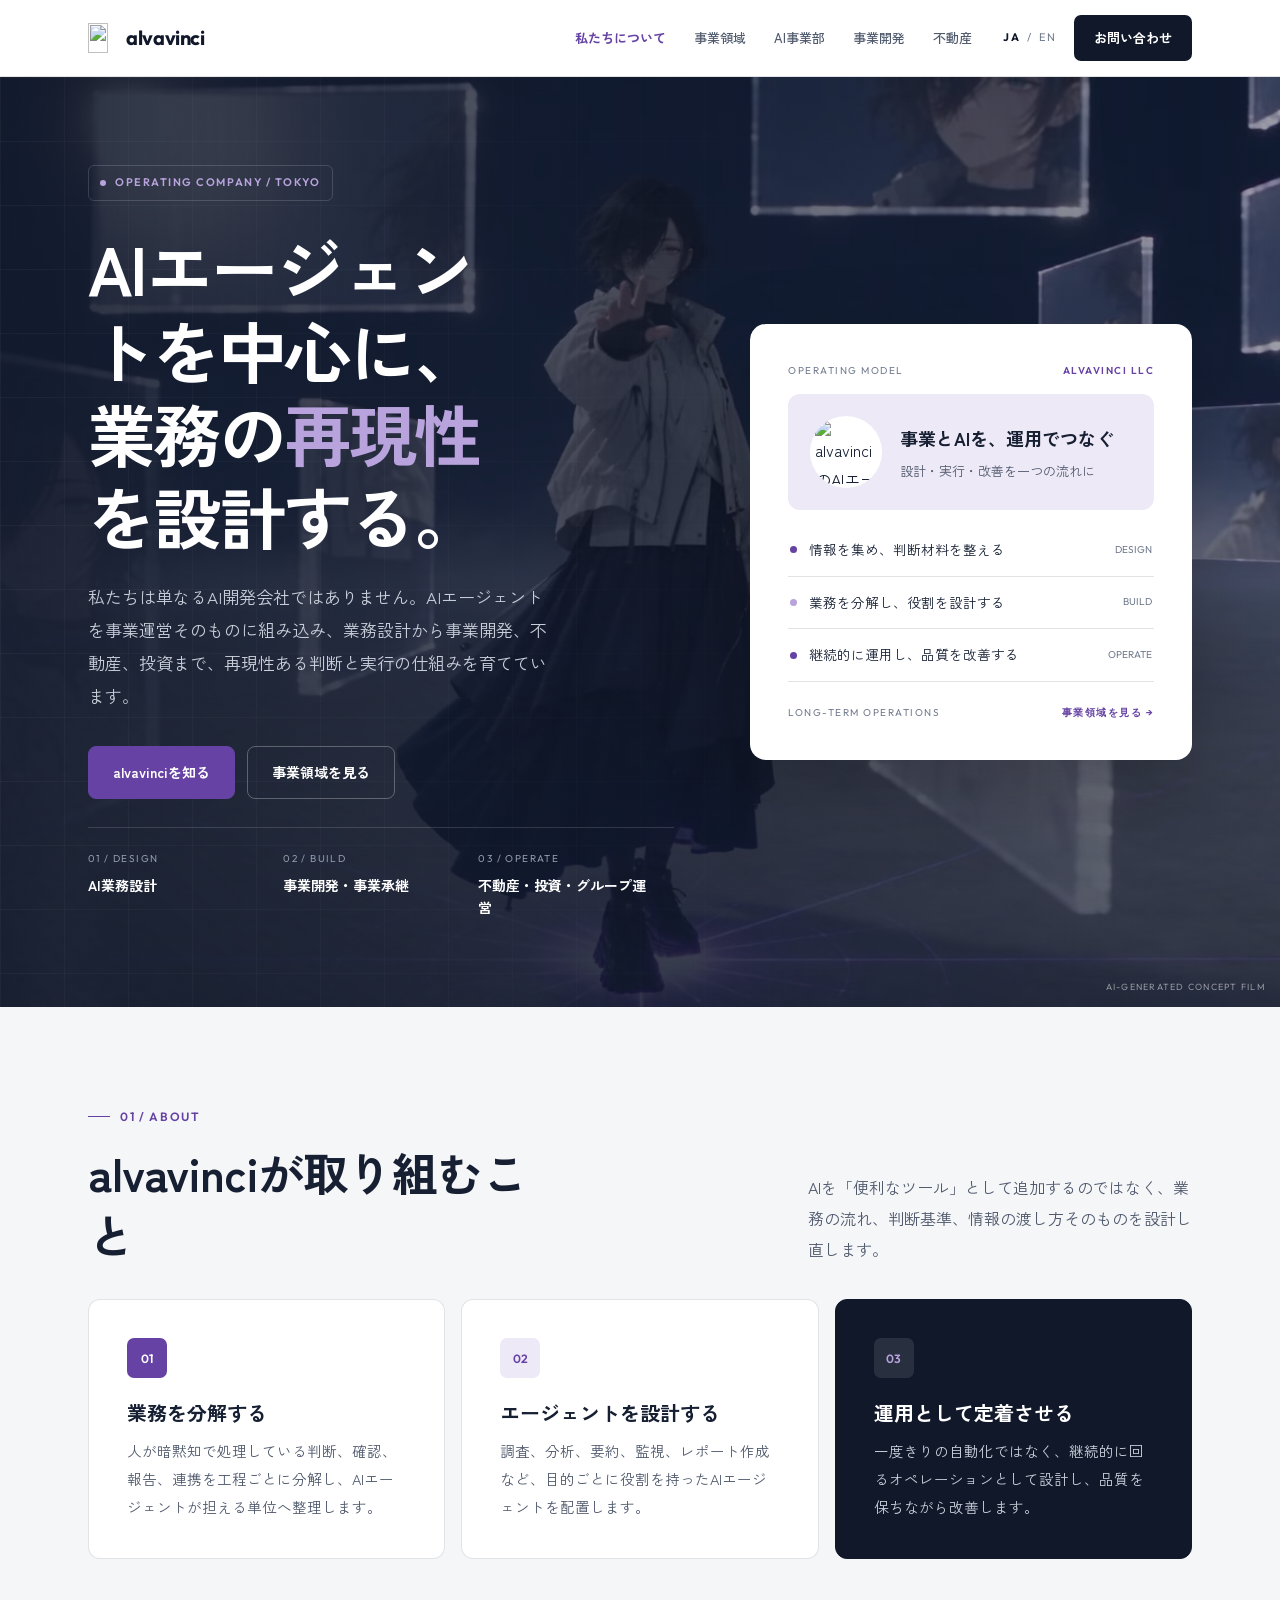
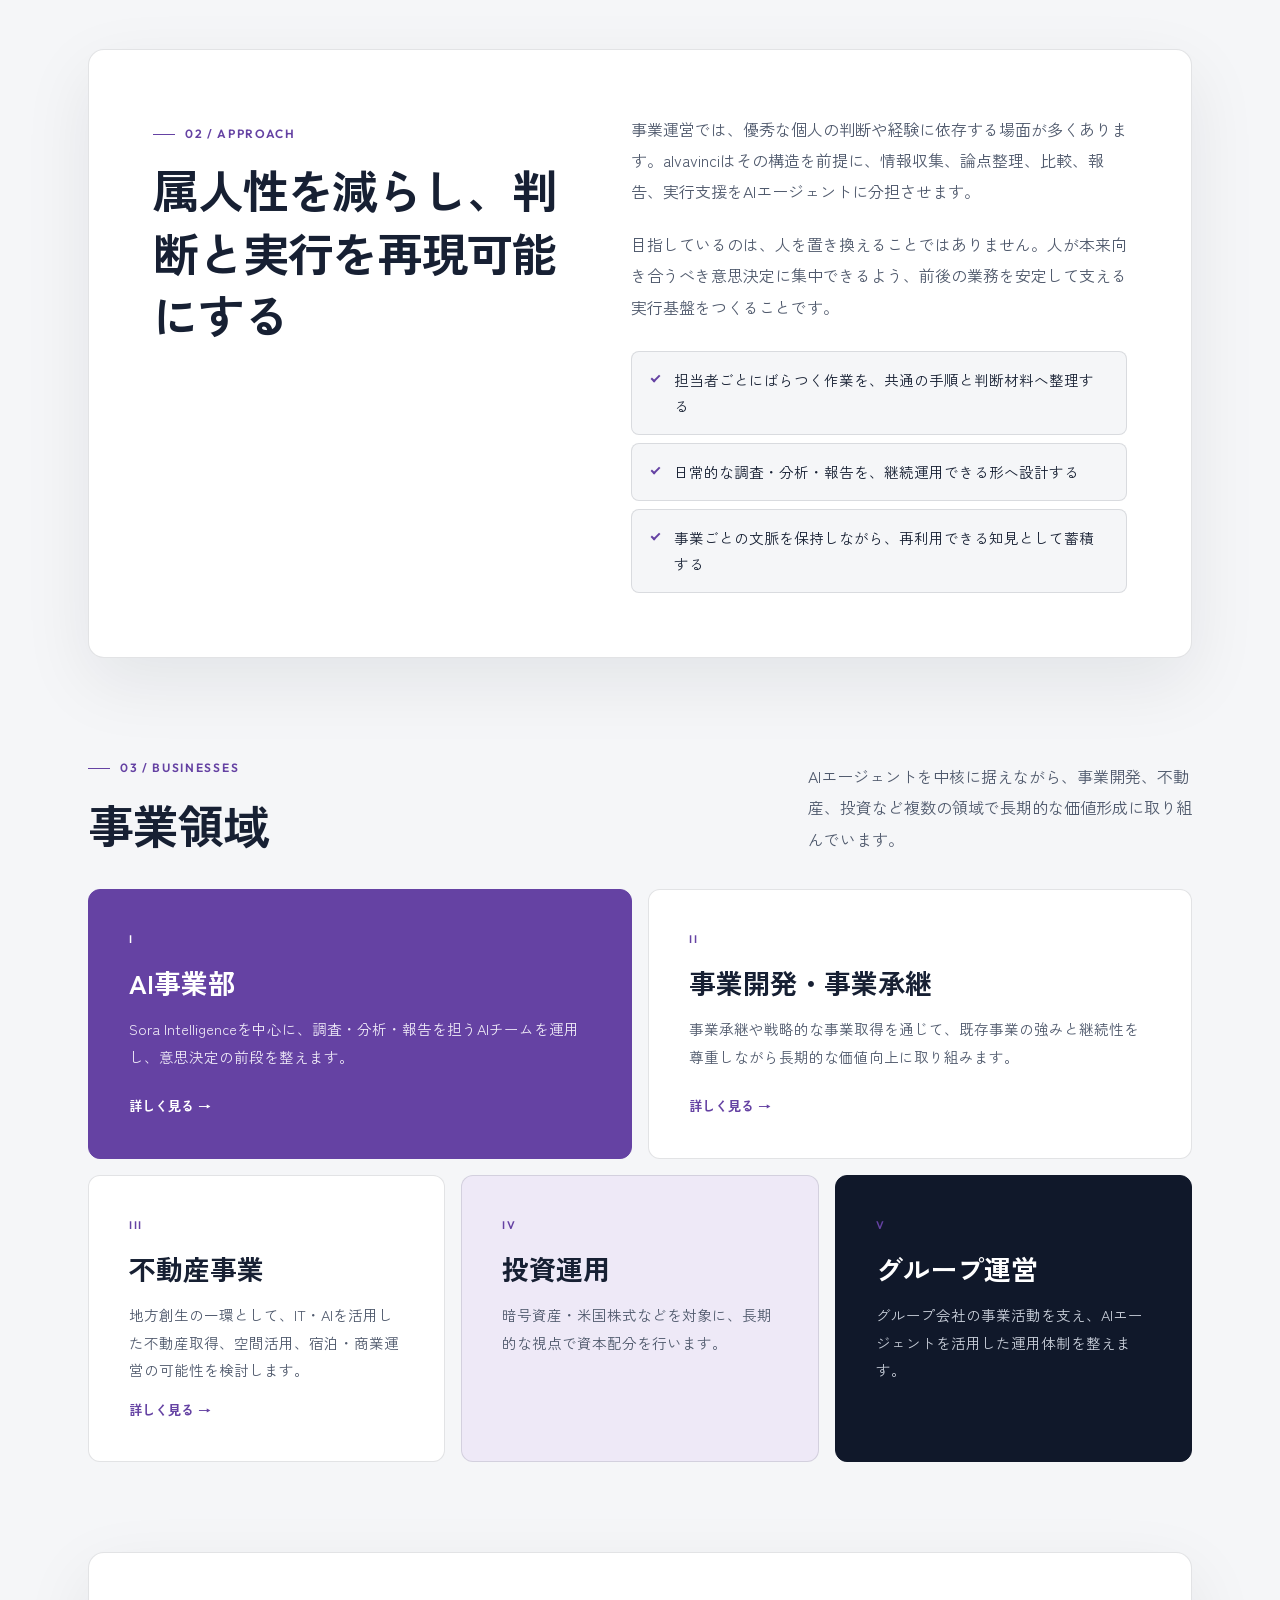
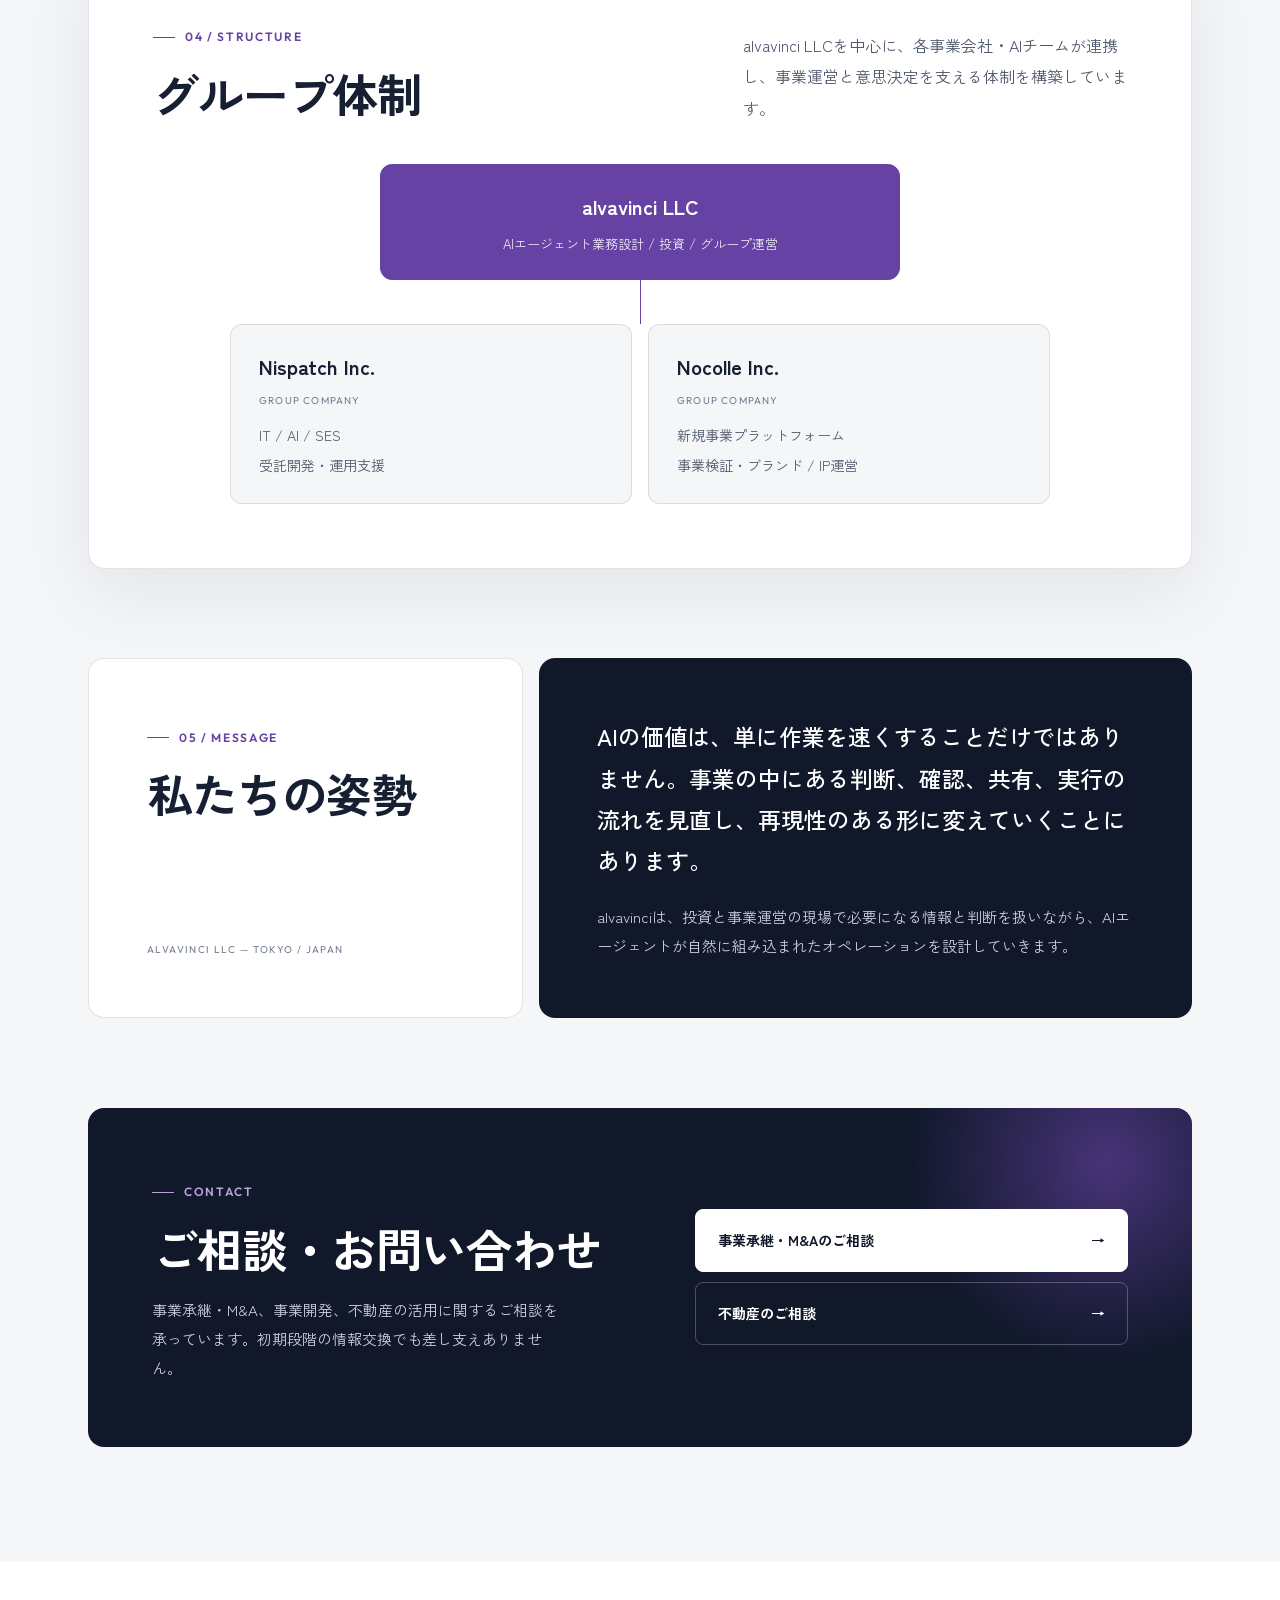
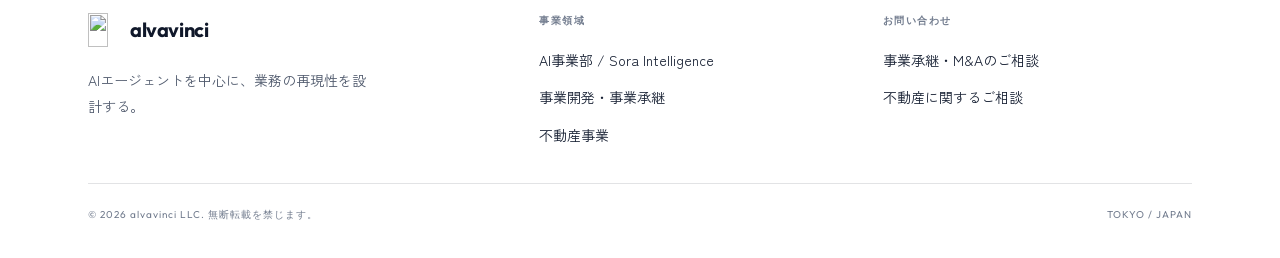
==== index.html @ 33186a11 "feat(home): トップのヒーロー背景にAI生成のコンセプト映像を追加 - 17秒のループ映像（無音・強い点滅なし）をヒーローの背景に表示し、紺の重ねで見出しの読みやすさを保つ - PCは108" ====
<!DOCTYPE html>
<html lang="ja">

<head>
    <meta charset="UTF-8">
    <meta name="viewport" content="width=device-width, initial-scale=1.0">

    <title>alvavinci LLC | AIエージェントによる業務設計・実行基盤</title>
    <meta name="description" content="alvavinci LLCは、業務プロセスを分解し、AIエージェントを中心に再設計する会社です。属人性を減らし、再現性ある判断と実行を可能にするオペレーションを構築します。">
    <meta name="keywords" content="alvavinci, AIエージェント, Agentic Automation, 業務自動化, 業務設計, AI開発, オペレーション設計, Sora Intelligence, 事業開発, 事業承継, 不動産事業, 投資運用">
    <meta name="author" content="alvavinci LLC">
    <meta name="robots" content="index, follow">
    <meta name="theme-color" content="#10182A">
    <meta name="color-scheme" content="light">
    <link rel="canonical" href="https://alvavinci.com/">
    <link rel="alternate" hreflang="ja" href="https://alvavinci.com/">
    <link rel="alternate" hreflang="en" href="https://alvavinci.com/en/">
    <link rel="alternate" hreflang="x-default" href="https://alvavinci.com/">

    <meta property="og:type" content="website">
    <meta property="og:url" content="https://alvavinci.com/">
    <meta property="og:title" content="alvavinci LLC | AIエージェントによる業務設計・実行基盤">
    <meta property="og:description" content="alvavinci LLCは、業務プロセスを分解し、AIエージェントを中心に再設計する会社です。属人性を減らし、再現性ある判断と実行を可能にするオペレーションを構築します。">
    <meta property="og:image" content="https://alvavinci.com/og-image.png">
    <meta property="og:image:type" content="image/png">
    <meta property="og:image:width" content="1200">
    <meta property="og:image:height" content="630">
    <meta property="og:image:alt" content="alvavinci LLC — AIエージェントを中心に、業務の再現性を設計する。">
    <meta property="og:site_name" content="alvavinci LLC">
    <meta property="og:locale" content="ja_JP">
    <meta property="og:locale:alternate" content="en_US">
    <meta name="twitter:card" content="summary_large_image">
    <meta name="twitter:title" content="alvavinci LLC | AIエージェントによる業務設計・実行基盤">
    <meta name="twitter:description" content="alvavinci LLCは、業務プロセスを分解し、AIエージェントを中心に再設計する会社です。属人性を減らし、再現性ある判断と実行を可能にするオペレーションを構築します。">
    <meta name="twitter:image" content="https://alvavinci.com/og-image.png">
    <meta name="twitter:image:alt" content="alvavinci LLC — AIエージェントを中心に、業務の再現性を設計する。">

    <link rel="icon" type="image/svg+xml" href="favicon.svg">
    <link rel="apple-touch-icon" href="apple-touch-icon.png">

    <link rel="preconnect" href="https://fonts.googleapis.com">
    <link rel="preconnect" href="https://fonts.gstatic.com" crossorigin>
    <link rel="stylesheet"
        href="https://fonts.googleapis.com/css2?family=Zen+Kaku+Gothic+New:wght@400;500;700&amp;family=Outfit:wght@400;500;600;700&amp;display=swap">
    <link rel="stylesheet" href="assets/css/style.css">

    <script async src="https://www.googletagmanager.com/gtag/js?id=G-N91RPM3GYC"></script>
    <script>
        window.dataLayer = window.dataLayer || [];
        function gtag() { dataLayer.push(arguments); }
        gtag('js', new Date());
        gtag('config', 'G-N91RPM3GYC');
    </script>
    <script type="application/ld+json">
{
        "@context": "https://schema.org",
        "@type": "Organization",
        "name": "alvavinci LLC",
        "url": "https://alvavinci.com/",
        "logo": "https://alvavinci.com/assets/images/brand-mark.png",
        "description": "alvavinci LLCは、AIエージェントを中心とした業務設計と実行基盤を構築する会社です。",
        "inLanguage": "ja",
        "knowsAbout": [
                "AIエージェント",
                "業務自動化",
                "オペレーション設計",
                "事業開発",
                "事業承継",
                "不動産事業",
                "投資運用"
        ],
        "department": [
                {
                        "@type": "Organization",
                        "name": "Sora Intelligence",
                        "url": "https://alvavinci.com/sora-intelligence.html"
                }
        ]
}
    </script>
</head>

<body>

    <header class="site-header" id="header">
        <div class="container header-inner">
            <a href="index.html" class="brand"><img src="assets/images/brand-mark.png" alt="" aria-hidden="true" width="396" height="420">alvavinci</a>
            <nav class="nav" aria-label="主要ナビゲーション">
                <ul class="nav-list">
                        <li><a href="index.html#about" class="nav-link" aria-current="page">私たちについて</a></li>
                        <li><a href="index.html#business" class="nav-link">事業領域</a></li>
                        <li><a href="sora-intelligence.html" class="nav-link">AI事業部</a></li>
                        <li><a href="corporate-development.html" class="nav-link">事業開発</a></li>
                        <li><a href="real-estate.html" class="nav-link">不動産</a></li>
                </ul>
            </nav>
            <div class="lang"><span class="is-active">JA</span><span aria-hidden="true">/</span><a href="en/" lang="en" hreflang="en">EN</a></div>
            <a href="#contact" class="header-cta">お問い合わせ</a>
            <button class="hamburger" id="hamburger" aria-label="メニューを開く" aria-expanded="false" aria-controls="drawer" data-label-open="メニューを開く" data-label-close="メニューを閉じる"><i aria-hidden="true"></i><i aria-hidden="true"></i><i aria-hidden="true"></i></button>
        </div>
        <div class="drawer" id="drawer">
            <a href="index.html#about">私たちについて<span>01</span></a>
            <a href="index.html#business">事業領域<span>02</span></a>
            <a href="sora-intelligence.html">AI事業部<span>03</span></a>
            <a href="corporate-development.html">事業開発<span>04</span></a>
            <a href="real-estate.html">不動産<span>05</span></a>
        </div>
    </header>

    <main>
        <section class="hero">
            <video class="hero-video" autoplay muted loop playsinline preload="metadata" poster="assets/videos/hero-highlight-poster.webp" aria-hidden="true" tabindex="-1"><source src="assets/videos/hero-highlight-720.mp4" type="video/mp4" media="(max-width: 699px)"><source src="assets/videos/hero-highlight-1080.webm" type="video/webm"><source src="assets/videos/hero-highlight-1080.mp4" type="video/mp4"></video>
            <div class="hero-shade" aria-hidden="true"></div>
            <span class="hero-credit" aria-hidden="true">AI-GENERATED CONCEPT FILM</span>
            <div class="container">
                <div class="hero-grid">
                    <div class="hero-main">
                        <div class="hero-card reveal">
                            <span class="badge"><i aria-hidden="true"></i>OPERATING COMPANY / TOKYO</span>
                            <h1 class="hero-title">AIエージェントを中心に、業務の<mark>再現性</mark>を設計する。</h1>
                            <p class="hero-lead">私たちは単なるAI開発会社ではありません。AIエージェントを事業運営そのものに組み込み、業務設計から事業開発、不動産、投資まで、再現性ある判断と実行の仕組みを育てています。</p>
                            <div class="btn-row"><a href="#about" class="btn btn--primary">alvavinciを知る</a><a href="#business" class="btn">事業領域を見る</a></div>
                        </div>
                        <div class="readout reveal d1">
                            <div><p class="readout-key">01 / Design</p><p class="readout-val">AI業務設計</p></div>
                            <div><p class="readout-key">02 / Build</p><p class="readout-val">事業開発・事業承継</p></div>
                            <div><p class="readout-key">03 / Operate</p><p class="readout-val">不動産・投資・グループ運営</p></div>
                        </div>
                    </div>
                    <aside class="lane reveal d2">
                        <div class="lane-head"><span>OPERATING MODEL</span><b>ALVAVINCI LLC</b></div>
                        <div class="lane-agent">
                            <picture>
                                <source srcset="assets/images/alvin-mascot.webp" type="image/webp">
                                <img src="assets/images/alvin-mascot.png" alt="alvavinciのAIエージェントキャラクター Alvin" width="1024" height="1024" decoding="async">
                            </picture>
                            <div><h3>事業とAIを、運用でつなぐ</h3><p>設計・実行・改善を一つの流れに</p></div>
                        </div>
                        <ul class="lane-rows">
                            <li><i aria-hidden="true"></i><p>情報を集め、判断材料を整える</p><span class="lane-stage">DESIGN</span></li>
                            <li class="is-alt"><i aria-hidden="true"></i><p>業務を分解し、役割を設計する</p><span class="lane-stage">BUILD</span></li>
                            <li><i aria-hidden="true"></i><p>継続的に運用し、品質を改善する</p><span class="lane-stage">OPERATE</span></li>
                        </ul>
                        <div class="lane-foot"><span>LONG-TERM OPERATIONS</span><a href="#business">事業領域を見る &rarr;</a></div>
                    </aside>
                </div>
            </div>
        </section>

        <section id="about" class="sec">
            <div class="container">
                <div class="sec-head reveal">
                    <div><span class="eyebrow">01 / About</span><h2 class="sec-title">alvavinciが取り組むこと</h2></div>
                    <p class="sec-lead">AIを「便利なツール」として追加するのではなく、業務の流れ、判断基準、情報の渡し方そのものを設計し直します。</p>
                </div>
                <div class="tiles tiles--3">
                    <article class="tile reveal d0"><span class="tile-no tile-no--accent">01</span><h3>業務を分解する</h3><p>人が暗黙知で処理している判断、確認、報告、連携を工程ごとに分解し、AIエージェントが担える単位へ整理します。</p></article>
                    <article class="tile reveal d1"><span class="tile-no">02</span><h3>エージェントを設計する</h3><p>調査、分析、要約、監視、レポート作成など、目的ごとに役割を持ったAIエージェントを配置します。</p></article>
                    <article class="tile tile--dark reveal d2"><span class="tile-no">03</span><h3>運用として定着させる</h3><p>一度きりの自動化ではなく、継続的に回るオペレーションとして設計し、品質を保ちながら改善します。</p></article>
                </div>
            </div>
        </section>

        <section id="approach" class="sec">
            <div class="container">
                <div class="panel-lg reveal">
                    <div class="split">
                        <div><span class="eyebrow">02 / Approach</span><h2 class="sec-title">属人性を減らし、判断と実行を再現可能にする</h2></div>
                        <div>
                            <div class="prose"><p>事業運営では、優秀な個人の判断や経験に依存する場面が多くあります。alvavinciはその構造を前提に、情報収集、論点整理、比較、報告、実行支援をAIエージェントに分担させます。</p><p>目指しているのは、人を置き換えることではありません。人が本来向き合うべき意思決定に集中できるよう、前後の業務を安定して支える実行基盤をつくることです。</p></div>
                            <div class="section-spacer" aria-hidden="true"></div>
                <ul class="checks reveal d1">
                    <li>担当者ごとにばらつく作業を、共通の手順と判断材料へ整理する</li>
                    <li>日常的な調査・分析・報告を、継続運用できる形へ設計する</li>
                    <li>事業ごとの文脈を保持しながら、再利用できる知見として蓄積する</li>
                </ul>
                        </div>
                    </div>
                </div>
            </div>
        </section>

        <section id="business" class="sec">
            <div class="container">
                <div class="sec-head reveal">
                    <div><span class="eyebrow">03 / Businesses</span><h2 class="sec-title">事業領域</h2></div>
                    <p class="sec-lead">AIエージェントを中核に据えながら、事業開発、不動産、投資など複数の領域で長期的な価値形成に取り組んでいます。</p>
                </div>
                <div class="bento">
                    <a href="sora-intelligence.html" class="is-wide is-primary reveal d1"><span class="mark">I</span><h3>AI事業部</h3><p>Sora Intelligenceを中心に、調査・分析・報告を担うAIチームを運用し、意思決定の前段を整えます。</p><span class="more">詳しく見る &rarr;</span></a>
                    <a href="corporate-development.html" class="is-wide reveal d2"><span class="mark">II</span><h3>事業開発・事業承継</h3><p>事業承継や戦略的な事業取得を通じて、既存事業の強みと継続性を尊重しながら長期的な価値向上に取り組みます。</p><span class="more">詳しく見る &rarr;</span></a>
                    <a href="real-estate.html" class="is-half reveal d1"><span class="mark">III</span><h3>不動産事業</h3><p>地方創生の一環として、IT・AIを活用した不動産取得、空間活用、宿泊・商業運営の可能性を検討します。</p><span class="more">詳しく見る &rarr;</span></a>
                    <article class="is-half is-accent reveal d2"><span class="mark">IV</span><h3>投資運用</h3><p>暗号資産・米国株式などを対象に、長期的な視点で資本配分を行います。</p></article>
                    <article class="is-half is-dark reveal d3"><span class="mark">V</span><h3>グループ運営</h3><p>グループ会社の事業活動を支え、AIエージェントを活用した運用体制を整えます。</p></article>
                </div>
            </div>
        </section>

        <section id="structure" class="sec">
            <div class="container">
                <div class="panel-lg reveal">
                <div class="sec-head reveal">
                    <div><span class="eyebrow">04 / Structure</span><h2 class="sec-title">グループ体制</h2></div>
                    <p class="sec-lead">alvavinci LLCを中心に、各事業会社・AIチームが連携し、事業運営と意思決定を支える体制を構築しています。</p>
                </div>
                    <div class="flow">
                        <div class="flow-node flow-node--primary"><h3>alvavinci LLC</h3><p>AIエージェント業務設計 / 投資 / グループ運営</p></div>
                        <span class="flow-wire" aria-hidden="true"></span>
                        <div class="flow-branches flow-branches--2">
                            <div class="flow-node"><h3>Nispatch Inc.</h3><p>GROUP COMPANY</p><ul><li>IT / AI / SES</li><li>受託開発・運用支援</li></ul></div>
                            <div class="flow-node"><h3>Nocolle Inc.</h3><p>GROUP COMPANY</p><ul><li>新規事業プラットフォーム</li><li>事業検証・ブランド / IP運営</li></ul></div>
                        </div>
                    </div>
                </div>
            </div>
        </section>

        <section id="message" class="sec">
            <div class="container">
                <div class="quote-grid">
                    <div class="quote-side reveal"><div><span class="eyebrow">05 / Message</span><h2 class="sec-title">私たちの姿勢</h2></div><p class="stamp">ALVAVINCI LLC — TOKYO / JAPAN</p></div>
                    <blockquote class="quote reveal d1">
                        <p>AIの価値は、単に作業を速くすることだけではありません。事業の中にある判断、確認、共有、実行の流れを見直し、再現性のある形に変えていくことにあります。</p>
                        <p>alvavinciは、投資と事業運営の現場で必要になる情報と判断を扱いながら、AIエージェントが自然に組み込まれたオペレーションを設計していきます。</p>
                    </blockquote>
                </div>
            </div>
        </section>

        <section class="sec sec--last" id="contact">
            <div class="container">
                <div class="cta reveal">
                    <div><span class="eyebrow">Contact</span><h2 class="sec-title">ご相談・お問い合わせ</h2><p>事業承継・M&amp;A、事業開発、不動産の活用に関するご相談を承っています。初期段階の情報交換でも差し支えありません。</p></div>
                    <div class="cta-links">
                        <a href="https://forms.gle/z87DVg5M5MEULPZW8" class="cta-link cta-link--accent" target="_blank" rel="noopener noreferrer">事業承継・M&amp;Aのご相談<span aria-hidden="true">&rarr;</span></a>
                        <a href="https://forms.gle/VsCsg5ijZCvYFRT37" class="cta-link" target="_blank" rel="noopener noreferrer">不動産のご相談<span aria-hidden="true">&rarr;</span></a>
                    </div>
                </div>
            </div>
        </section>
    </main>

    <footer class="site-footer">
        <div class="container">
            <div class="footer-grid">
                <div class="footer-brand">
                    <a href="index.html" class="brand"><img src="assets/images/brand-mark.png" alt="" aria-hidden="true" width="396" height="420">alvavinci</a>
                    <p class="footer-tagline">AIエージェントを中心に、業務の再現性を設計する。</p>
                </div>
                <div class="footer-col">
                    <h4>事業領域</h4>
                    <ul>
                        <li><a href="sora-intelligence.html">AI事業部 / Sora Intelligence</a></li>
                        <li><a href="corporate-development.html">事業開発・事業承継</a></li>
                        <li><a href="real-estate.html">不動産事業</a></li>
                    </ul>
                </div>
                <div class="footer-col">
                    <h4>お問い合わせ</h4>
                    <ul>
                        <li><a href="https://forms.gle/z87DVg5M5MEULPZW8" target="_blank" rel="noopener noreferrer">事業承継・M&Aのご相談</a></li>
                        <li><a href="https://forms.gle/VsCsg5ijZCvYFRT37" target="_blank" rel="noopener noreferrer">不動産に関するご相談</a></li>
                    </ul>
                </div>
            </div>
            <div class="footer-base"><span>&copy; 2026 alvavinci LLC. 無断転載を禁じます。</span><span>TOKYO / JAPAN</span></div>
        </div>
    </footer>

    <script src="assets/js/script.js"></script>
</body>

</html>
---- assets/css/style.css ----
@charset "UTF-8";

/* alvavinci LLC — Corporate Identity 2026 */
:root {
    --bg: #f5f6f8; --panel: #fff; --panel-soft: #eef0f4;
    --navy: #10182a; --navy-2: #19243a; --ink: #172033;
    --ink-2: #505a6d; --ink-3: #737d8f; --primary: #6542a3;
    --primary-dark: #493078; --primary-soft: #eee9f7; --accent: #b8a3dc;
    --on-dark: #fff; --on-dark-2: #c8ced9;
    --line: rgba(16,24,42,.12); --line-dark: rgba(255,255,255,.14);
    --shadow: 0 24px 70px rgba(16,24,42,.08);
    --font-body: "Zen Kaku Gothic New", "Noto Sans JP", -apple-system, BlinkMacSystemFont, "Segoe UI", sans-serif;
    --font-latin: "Outfit", -apple-system, BlinkMacSystemFont, "Segoe UI", sans-serif;
    --wrap: 1200px; --gutter: clamp(20px,4vw,48px);
    --radius-lg: 16px; --radius: 12px; --radius-sm: 8px;
    --ease: cubic-bezier(.22,.61,.36,1);
}

*,*::before,*::after { box-sizing: border-box; }
html { scroll-behavior: smooth; scroll-padding-top: 88px; -webkit-text-size-adjust: 100%; }
body { margin: 0; overflow-x: hidden; background: var(--bg); color: var(--ink); font-family: var(--font-body); font-size: 16px; line-height: 1.8; font-feature-settings: "palt" 1; -webkit-font-smoothing: antialiased; }
html[lang="en"] body { font-family: var(--font-latin); line-height: 1.7; }
img { display: block; max-width: 100%; height: auto; }
a { color: inherit; }
a:hover { color: var(--primary); }
ul { margin: 0; padding: 0; list-style: none; }
h1,h2,h3,h4,p,figure,blockquote { margin: 0; }
button { border: 0; background: none; color: inherit; font: inherit; cursor: pointer; }
::selection { background: var(--primary-soft); color: var(--navy); }
:focus-visible { outline: 3px solid var(--accent); outline-offset: 3px; }
.visually-hidden { position: absolute; width: 1px; height: 1px; padding: 0; margin: -1px; overflow: hidden; clip: rect(0 0 0 0); white-space: nowrap; border: 0; }

.container { width: min(100%,var(--wrap)); margin-inline: auto; padding-inline: var(--gutter); }
.sec { padding-block: clamp(52px,7vw,96px); }
.sec + .sec { padding-top: 0; }
.sec--last { padding-bottom: clamp(72px,9vw,120px); }
.panel-lg { padding: clamp(30px,5vw,64px); border: 1px solid var(--line); border-radius: var(--radius-lg); background: var(--panel); box-shadow: var(--shadow); }
.split { display: grid; gap: clamp(30px,6vw,72px); align-items: start; }

.eyebrow { display: inline-flex; align-items: center; gap: 10px; color: var(--primary); font-family: var(--font-latin); font-size: 12px; font-weight: 600; line-height: 1; letter-spacing: .14em; text-transform: uppercase; }
.eyebrow::before { width: 22px; height: 1px; background: currentColor; content: ""; }
.sec-title { max-width: 20ch; margin-top: 16px; font-size: clamp(28px,3.7vw,46px); font-weight: 700; line-height: 1.35; letter-spacing: -.025em; }
html[lang="en"] .sec-title { font-weight: 600; line-height: 1.16; }
.sec-lead,.prose p { color: var(--ink-2); font-size: clamp(15px,1.5vw,16px); line-height: 1.95; }
.sec-lead { max-width: 48ch; }
.sec-head { display: flex; flex-wrap: wrap; align-items: end; justify-content: space-between; gap: 28px; margin-bottom: 34px; }
.panel-lg .sec-head { margin-bottom: 40px; }
.prose p + p { margin-top: 22px; }

/* Header */
.site-header { position: sticky; top: 0; z-index: 100; border-bottom: 1px solid var(--line); background: rgba(255,255,255,.92); backdrop-filter: blur(16px) saturate(140%); -webkit-backdrop-filter: blur(16px) saturate(140%); }
.header-inner { display: flex; align-items: center; gap: 18px; min-height: 76px; }
.brand { display: inline-flex; align-items: center; gap: 10px; margin-right: auto; color: var(--navy); font-family: var(--font-latin); font-size: 20px; font-weight: 700; letter-spacing: -.02em; text-decoration: none; }
.brand:hover { color: var(--navy); }
.brand img { width: auto; height: 30px; }
.nav,.header-cta { display: none; }
.nav-list { display: flex; align-items: center; gap: 2px; }
.nav-link { display: block; padding: 9px 13px; color: var(--ink-2); font-size: 13px; font-weight: 500; text-decoration: none; transition: color .2s var(--ease); }
.nav-link:hover,.nav-link[aria-current="page"] { color: var(--primary); }
.nav-link[aria-current="page"] { font-weight: 700; }
.lang { display: flex; align-items: center; gap: 7px; color: var(--ink-3); font-family: var(--font-latin); font-size: 11px; letter-spacing: .12em; }
.lang a { text-decoration: none; }
.lang .is-active { color: var(--navy); font-weight: 700; }
.header-cta { align-items: center; justify-content: center; padding: 11px 20px; border-radius: 7px; background: var(--navy); color: var(--on-dark); font-size: 13px; font-weight: 700; text-decoration: none; transition: background .2s var(--ease),transform .2s var(--ease); }
.header-cta:hover { transform: translateY(-1px); background: var(--primary); color: var(--on-dark); }
.hamburger { display: inline-flex; width: 44px; height: 44px; flex-direction: column; justify-content: center; gap: 5px; padding: 0 11px; border: 1px solid var(--line); border-radius: 8px; }
.hamburger i { display: block; height: 2px; border-radius: 2px; background: var(--navy); transition: transform .3s var(--ease),opacity .2s var(--ease); }
.hamburger[aria-expanded="true"] i:nth-child(1) { transform: translateY(7px) rotate(45deg); }
.hamburger[aria-expanded="true"] i:nth-child(2) { opacity: 0; }
.hamburger[aria-expanded="true"] i:nth-child(3) { transform: translateY(-7px) rotate(-45deg); }
.drawer { position: fixed; inset: 84px var(--gutter) auto; z-index: 99; display: grid; gap: 2px; padding: 10px; border: 1px solid var(--line); border-radius: var(--radius); background: var(--panel); box-shadow: var(--shadow); opacity: 0; visibility: hidden; transform: translateY(-8px); transition: opacity .25s var(--ease),transform .25s var(--ease),visibility .25s; }
.drawer.is-open { opacity: 1; visibility: visible; transform: none; }
.drawer a { display: flex; align-items: baseline; justify-content: space-between; gap: 18px; padding: 14px 16px; border-radius: 7px; font-size: 15px; font-weight: 500; text-decoration: none; }
.drawer a:hover { background: var(--panel-soft); color: var(--navy); }
.drawer a span { color: var(--ink-3); font-family: var(--font-latin); font-size: 10px; letter-spacing: .16em; }

/* Buttons */
.btn { display: inline-flex; align-items: center; justify-content: center; min-height: 50px; padding: 13px 24px; border: 1px solid var(--line); border-radius: 8px; font-size: 14px; font-weight: 700; text-decoration: none; transition: color .2s var(--ease),background .2s var(--ease),border-color .2s var(--ease),transform .2s var(--ease); }
.btn:hover { transform: translateY(-2px); border-color: var(--navy); background: var(--navy); color: var(--on-dark); }
.btn--primary { border-color: var(--primary); background: var(--primary); color: var(--on-dark); }
.btn--primary:hover { border-color: var(--primary-dark); background: var(--primary-dark); }
.btn-row { display: flex; flex-wrap: wrap; gap: 12px; margin-top: 34px; }

/* Home hero */
.hero { position: relative; isolation: isolate; padding-block: clamp(40px,7vw,88px); overflow: hidden; background: var(--navy); }
/* ヒーロー背景のAI生成コンセプト映像（assets/videos）。紺の重ねで文字の読みやすさを保ち、モーション軽減時は非表示 */
.hero-video { position: absolute; inset: 0; z-index: -2; width: 100%; height: 100%; object-fit: cover; object-position: 50% 50%; pointer-events: none; }
.hero-shade { position: absolute; inset: 0; z-index: -1; background: linear-gradient(90deg, rgba(16,24,42,.9) 0%, rgba(16,24,42,.72) 45%, rgba(16,24,42,.42) 100%), linear-gradient(0deg, rgba(16,24,42,.55), transparent 45%); }
.hero-credit { position: absolute; right: 14px; bottom: 12px; color: rgba(255,255,255,.5); font-family: var(--font-latin); font-size: 9px; letter-spacing: .14em; }
.hero::before { position: absolute; inset: 0; background-image: linear-gradient(rgba(255,255,255,.035) 1px,transparent 1px),linear-gradient(90deg,rgba(255,255,255,.035) 1px,transparent 1px); background-size: 64px 64px; -webkit-mask-image: linear-gradient(to right,#000,transparent 78%); mask-image: linear-gradient(to right,#000,transparent 78%); content: ""; }
.hero-grid { position: relative; display: grid; gap: clamp(36px,6vw,80px); align-items: center; }
.hero-main { display: flex; flex-direction: column; gap: 28px; }
.hero-card { position: relative; color: var(--on-dark); }
.badge { display: inline-flex; align-items: center; gap: 9px; padding: 7px 11px; border: 1px solid rgba(255,255,255,.15); border-radius: 6px; color: var(--accent); font-family: var(--font-latin); font-size: 11px; font-weight: 600; letter-spacing: .14em; }
.badge i { width: 6px; height: 6px; border-radius: 50%; background: currentColor; }
.hero-title { max-width: 13ch; margin-block: 25px 22px; font-size: clamp(38px,5.6vw,68px); font-weight: 700; line-height: 1.22; letter-spacing: -.04em; text-wrap: pretty; }
html[lang="en"] .hero-title { max-width: 14ch; font-weight: 600; line-height: 1.04; }
.hero-title mark { background: none; color: var(--accent); }
.hero-lead { max-width: 51ch; color: var(--on-dark-2); font-size: clamp(15px,1.5vw,17px); line-height: 1.95; }
.hero .btn:not(.btn--primary) { border-color: rgba(255,255,255,.28); color: var(--on-dark); }
.hero .btn:not(.btn--primary):hover { border-color: var(--on-dark); background: var(--on-dark); color: var(--navy); }
.readout { display: grid; grid-template-columns: repeat(3,1fr); border-top: 1px solid var(--line-dark); }
.readout div { padding: 22px 18px 0 0; }
.readout-key { color: #8f99aa; font-family: var(--font-latin); font-size: 10px; letter-spacing: .14em; text-transform: uppercase; }
.readout-val { margin-top: 7px; color: var(--on-dark); font-size: 14px; font-weight: 700; line-height: 1.55; }
.lane { display: flex; flex-direction: column; gap: 14px; padding: clamp(24px,3.5vw,38px); border-radius: var(--radius-lg); background: var(--panel); color: var(--ink); box-shadow: 0 32px 90px rgba(0,0,0,.24); }
.lane-head,.lane-foot { display: flex; align-items: center; justify-content: space-between; gap: 16px; color: var(--ink-3); font-family: var(--font-latin); font-size: 10px; letter-spacing: .15em; }
.lane-head b { color: var(--primary); font-weight: 600; }
.lane-agent { display: flex; align-items: center; gap: 18px; padding: 22px; border-radius: var(--radius); background: var(--primary-soft); }
.lane-agent picture { display: inline-flex; width: 72px; height: 72px; flex: none; align-items: center; justify-content: center; overflow: hidden; border-radius: 50%; background: var(--panel); }
.lane-agent img { width: 88%; }
.lane-agent h3 { font-size: 18px; font-weight: 700; }
.lane-agent p { margin-top: 4px; color: var(--ink-2); font-size: 13px; }
.lane-rows { display: grid; }
.lane-rows li { display: flex; align-items: center; gap: 12px; padding: 15px 2px; border-bottom: 1px solid var(--line); }
.lane-rows i { width: 7px; height: 7px; flex: none; border-radius: 50%; background: var(--primary); }
.lane-rows li.is-alt i { background: var(--accent); }
.lane-rows p { flex: 1; font-size: 13.5px; line-height: 1.6; }
.lane-stage { color: var(--ink-3); font-family: var(--font-latin); font-size: 10px; }

.section-spacer { height: 28px; }
.section-lead { margin-top: 16px; }
.tile-title-first { margin-top: 0 !important; }
.lane-foot { padding-top: 8px; }
.lane-foot a { color: var(--primary); font-weight: 600; text-decoration: none; }

/* Inner page hero */
.page-hero { padding-block: clamp(34px,6vw,72px) clamp(52px,7vw,88px); background: var(--navy); }
.page-hero .panel-lg { position: relative; overflow: hidden; border-color: var(--line-dark); background: transparent; box-shadow: none; color: var(--on-dark); }
.page-hero .panel-lg::after { position: absolute; right: -80px; bottom: -150px; width: 430px; height: 430px; border-radius: 50%; background: radial-gradient(circle,rgba(101,66,163,.55),transparent 66%); content: ""; }
.page-hero .panel-lg > * { position: relative; z-index: 1; }
.page-hero-grid { display: grid; gap: clamp(28px,5vw,60px); align-items: center; }
.page-hero-title { max-width: 22ch; margin-block: 18px 24px; font-size: clamp(34px,5vw,60px); font-weight: 700; line-height: 1.25; letter-spacing: -.035em; }
html[lang="en"] .page-hero-title { font-weight: 600; line-height: 1.08; }
.page-hero p { color: var(--on-dark-2); font-size: 15px; line-height: 1.95; }
.page-hero .eyebrow { color: var(--accent); }
.lead-cols { display: grid; gap: 22px; max-width: 980px; }
.crumbs { display: flex; flex-wrap: wrap; gap: 8px; margin-bottom: 24px; color: #929bad; font-family: var(--font-latin); font-size: 11px; letter-spacing: .1em; }
.crumbs a { text-decoration: none; }
.crumbs b { color: var(--accent); font-weight: 400; }
.figure-tile { padding: 22px; border-radius: var(--radius); background: var(--primary-soft); }
.figure-tile img { width: 100%; border-radius: var(--radius-sm); }
.figure-tile figcaption { display: flex; justify-content: space-between; gap: 12px; margin-top: 14px; color: var(--ink-3); font-family: var(--font-latin); font-size: 10px; letter-spacing: .12em; }
.figure-tile figcaption b { color: var(--navy); }

/* Content cards */
.tiles,.bento,.steps { display: grid; gap: 16px; }
.tile,.step,.bento > * { border: 1px solid var(--line); border-radius: var(--radius); background: var(--panel); }
.tile { padding: clamp(26px,3.5vw,38px); }
.tile h3 { margin-block: 20px 10px; font-size: 20px; font-weight: 700; line-height: 1.45; }
.tile p,.step p,.bento p { color: var(--ink-2); font-size: 14.5px; line-height: 1.9; }
.tile-no { display: inline-flex; width: 40px; height: 40px; align-items: center; justify-content: center; border-radius: 7px; background: var(--primary-soft); color: var(--primary); font-family: var(--font-latin); font-size: 12px; font-weight: 600; }
.tile-no--accent { background: var(--primary); color: var(--on-dark); }
.tile--dark,.bento .is-dark,.step--primary { border-color: var(--navy); background: var(--navy); color: var(--on-dark); }
.tile--dark p,.bento .is-dark p,.step--primary p { color: var(--on-dark-2); }
.tile--dark .tile-no { background: rgba(255,255,255,.1); color: var(--accent); }
.tile--quiet { background: var(--bg); box-shadow: none; }
.panel-lg .tile--quiet { background: var(--bg); }
.tile-label,.bento .mark { color: var(--primary); font-family: var(--font-latin); font-size: 11px; font-weight: 600; letter-spacing: .14em; }
.bento > * { display: flex; min-height: 270px; flex-direction: column; gap: 14px; padding: clamp(28px,3.5vw,40px); text-decoration: none; transition: transform .25s var(--ease),box-shadow .25s var(--ease); }
.bento a:hover { transform: translateY(-4px); color: var(--ink); box-shadow: var(--shadow); }
.bento h3 { font-size: clamp(21px,2.3vw,27px); font-weight: 700; line-height: 1.4; }
.bento p { flex: 1; }
.bento .more { color: var(--primary); font-size: 13px; font-weight: 700; }
.bento .is-primary { border-color: var(--primary); background: var(--primary); color: var(--on-dark); }
.bento .is-primary p { color: var(--primary-soft); }
.bento .is-primary .mark,.bento .is-primary .more { color: var(--on-dark); }
.bento .is-primary:hover { color: var(--on-dark); }
.bento .is-accent { background: var(--primary-soft); }

/* Lists, statements and diagrams */
.checks { display: grid; gap: 8px; }
.checks li { position: relative; padding: 15px 18px 15px 42px; border: 1px solid var(--line); border-radius: var(--radius-sm); background: var(--panel); font-size: 14.5px; line-height: 1.8; }
.checks li::before { position: absolute; top: 23px; left: 19px; width: 9px; height: 5px; border-bottom: 2px solid var(--primary); border-left: 2px solid var(--primary); transform: rotate(-45deg); content: ""; }
.panel-lg .checks li,.checks--on-bg li { background: var(--bg); }
.quote-grid { display: grid; gap: 16px; }
.quote-side,.quote { padding: clamp(30px,5vw,58px); border-radius: var(--radius-lg); }
.quote-side { display: flex; min-height: 280px; flex-direction: column; justify-content: space-between; gap: 28px; border: 1px solid var(--line); background: var(--panel); }
.stamp { color: var(--ink-3); font-family: var(--font-latin); font-size: 10px; letter-spacing: .14em; }
.quote { display: flex; flex-direction: column; justify-content: center; gap: 20px; background: var(--navy); color: var(--on-dark); }
.quote p { color: var(--on-dark-2); font-size: 15px; line-height: 1.95; }
.quote p:first-child { color: var(--on-dark); font-size: clamp(18px,2vw,23px); font-weight: 500; line-height: 1.8; }
.step { padding: 30px 26px; }
.step b { color: var(--primary); font-family: var(--font-latin); font-size: 28px; font-weight: 600; }
.step h3 { margin-block: 16px 9px; font-size: 18px; font-weight: 700; }
.step--primary b { color: var(--accent); }
.flow { display: grid; justify-items: center; }
.flow-node { width: 100%; max-width: 520px; padding: 24px 28px; border: 1px solid var(--line); border-radius: var(--radius); background: var(--bg); text-align: center; }
.flow-node h3 { font-size: 20px; font-weight: 700; }
.flow-node p { margin-top: 7px; color: var(--ink-3); font-family: var(--font-latin); font-size: 10px; letter-spacing: .12em; }
.flow-node--primary,.flow-node--lead { border-color: var(--primary); background: var(--primary); color: var(--on-dark); }
.flow-node--primary p,.flow-node--lead p { color: var(--primary-soft); font-family: var(--font-body); font-size: 13px; letter-spacing: 0; }
.flow-node--lead { display: flex; align-items: center; gap: 20px; text-align: left; }
.flow-node--lead picture { display: inline-flex; width: 70px; height: 70px; flex: none; overflow: hidden; border-radius: 50%; background: rgba(255,255,255,.14); }
.flow-node--lead img { width: 100%; height: 100%; object-fit: cover; }
.flow-wire { width: 1px; height: 44px; background: var(--primary); }
.flow-branches { display: grid; width: 100%; gap: 16px; }
.flow-branches--2 { max-width: 820px; }
.flow-branches .flow-node { max-width: none; text-align: left; }
.flow-node ul { display: grid; gap: 5px; margin-top: 13px; color: var(--ink-2); font-size: 14px; }
.flow-node .role { color: var(--primary); }

/* Contact and footer */
.cta { position: relative; display: grid; gap: clamp(30px,5vw,64px); align-items: center; padding: clamp(34px,5vw,64px); overflow: hidden; border-radius: var(--radius-lg); background: var(--navy); color: var(--on-dark); }
.cta::after { position: absolute; right: -130px; top: -160px; width: 430px; height: 430px; border-radius: 50%; background: radial-gradient(circle,rgba(101,66,163,.65),transparent 66%); content: ""; }
.cta > * { position: relative; z-index: 1; }
.cta .eyebrow { color: var(--accent); }
.cta .sec-title { margin-block: 16px; }
.cta p { max-width: 52ch; color: var(--on-dark-2); font-size: 15px; line-height: 1.95; }
.cta-links { display: flex; flex-direction: column; gap: 10px; }
.cta-link { display: flex; align-items: center; justify-content: space-between; gap: 16px; padding: 18px 22px; border: 1px solid rgba(255,255,255,.25); border-radius: 8px; color: var(--on-dark); font-size: 14px; font-weight: 700; text-decoration: none; transition: background .2s var(--ease),color .2s var(--ease); }
.cta-link:hover { background: rgba(255,255,255,.08); color: var(--on-dark); }
.cta-link--accent { border-color: var(--on-dark); background: var(--on-dark); color: var(--navy); }
.cta-link--accent:hover { background: var(--primary-soft); color: var(--navy); }
.site-footer { padding-block: 0 34px; background: var(--panel); }
.footer-grid { display: grid; gap: 34px; padding-block: 50px 34px; }
.footer-brand .brand img { height: 34px; }
.footer-tagline { max-width: 36ch; margin-top: 14px; color: var(--ink-2); font-size: 14px; }
.footer-col h4 { margin-bottom: 15px; color: var(--ink-3); font-family: var(--font-latin); font-size: 10px; letter-spacing: .15em; text-transform: uppercase; }
.footer-col li + li { margin-top: 9px; }
.footer-col a { font-size: 14px; text-decoration: none; }
.footer-base { display: flex; flex-wrap: wrap; justify-content: space-between; gap: 12px; padding-top: 22px; border-top: 1px solid var(--line); color: var(--ink-3); font-family: var(--font-latin); font-size: 10px; letter-spacing: .1em; }

/* Progressive enhancement: content stays visible if JavaScript fails. */
.reveal.is-animated { opacity: 0; transform: translateY(14px); transition: opacity .7s var(--ease),transform .7s var(--ease); }
.reveal.is-animated.is-in { opacity: 1; transform: none; }
.d1 { transition-delay: .07s !important; }
.d2 { transition-delay: .14s !important; }
.d3 { transition-delay: .21s !important; }

@media (min-width:700px) {
    .tiles--2,.tiles--3,.tiles--4,.bento,.steps,.lead-cols,.flow-branches { grid-template-columns: repeat(2,minmax(0,1fr)); }
}
@media (min-width:900px) {
    .split { grid-template-columns: .9fr 1.1fr; }
    .hero-grid { grid-template-columns: minmax(0,1.14fr) minmax(360px,.86fr); }
    .page-hero-grid { grid-template-columns: 1.2fr .8fr; }
    .quote-grid { grid-template-columns: .8fr 1.2fr; }
    .cta { grid-template-columns: 1.05fr .95fr; }
    .footer-grid { grid-template-columns: 1.35fr 1fr 1fr; }
}
@media (min-width:1000px) {
    .tiles--3 { grid-template-columns: repeat(3,minmax(0,1fr)); }
    .tiles--4,.steps { grid-template-columns: repeat(4,minmax(0,1fr)); }
}
@media (min-width:1080px) {
    .nav { display: block; }
    .header-cta { display: inline-flex; }
    .hamburger,.drawer { display: none; }
    .bento { grid-template-columns: repeat(6,minmax(0,1fr)); }
    .bento > .is-wide { grid-column: span 3; }
    .bento > .is-half { grid-column: span 2; }
    .flow-branches--3 { grid-template-columns: repeat(3,minmax(0,1fr)); }
}
@media (max-width:699px) {
    .hero-video { object-position: 58% 50%; }
    .hero-shade { background: rgba(16,24,42,.74); }
    .sec-head { align-items: start; }
    .readout { grid-template-columns: 1fr; }
    .readout div { padding-block: 16px; border-bottom: 1px solid var(--line-dark); }
    .readout div:last-child { border-bottom: 0; }
    .btn { width: 100%; }
    .lane-foot { align-items: flex-start; flex-direction: column; }
    .flow-node--lead { align-items: flex-start; flex-direction: column; }
}
@media (prefers-reduced-motion:reduce) {
    .hero-video,.hero-shade,.hero-credit { display: none; }
    html { scroll-behavior: auto; }
    *,*::before,*::after { animation-duration: .001ms !important; animation-iteration-count: 1 !important; transition-duration: .001ms !important; }
    .reveal.is-animated { opacity: 1; transform: none; }
}
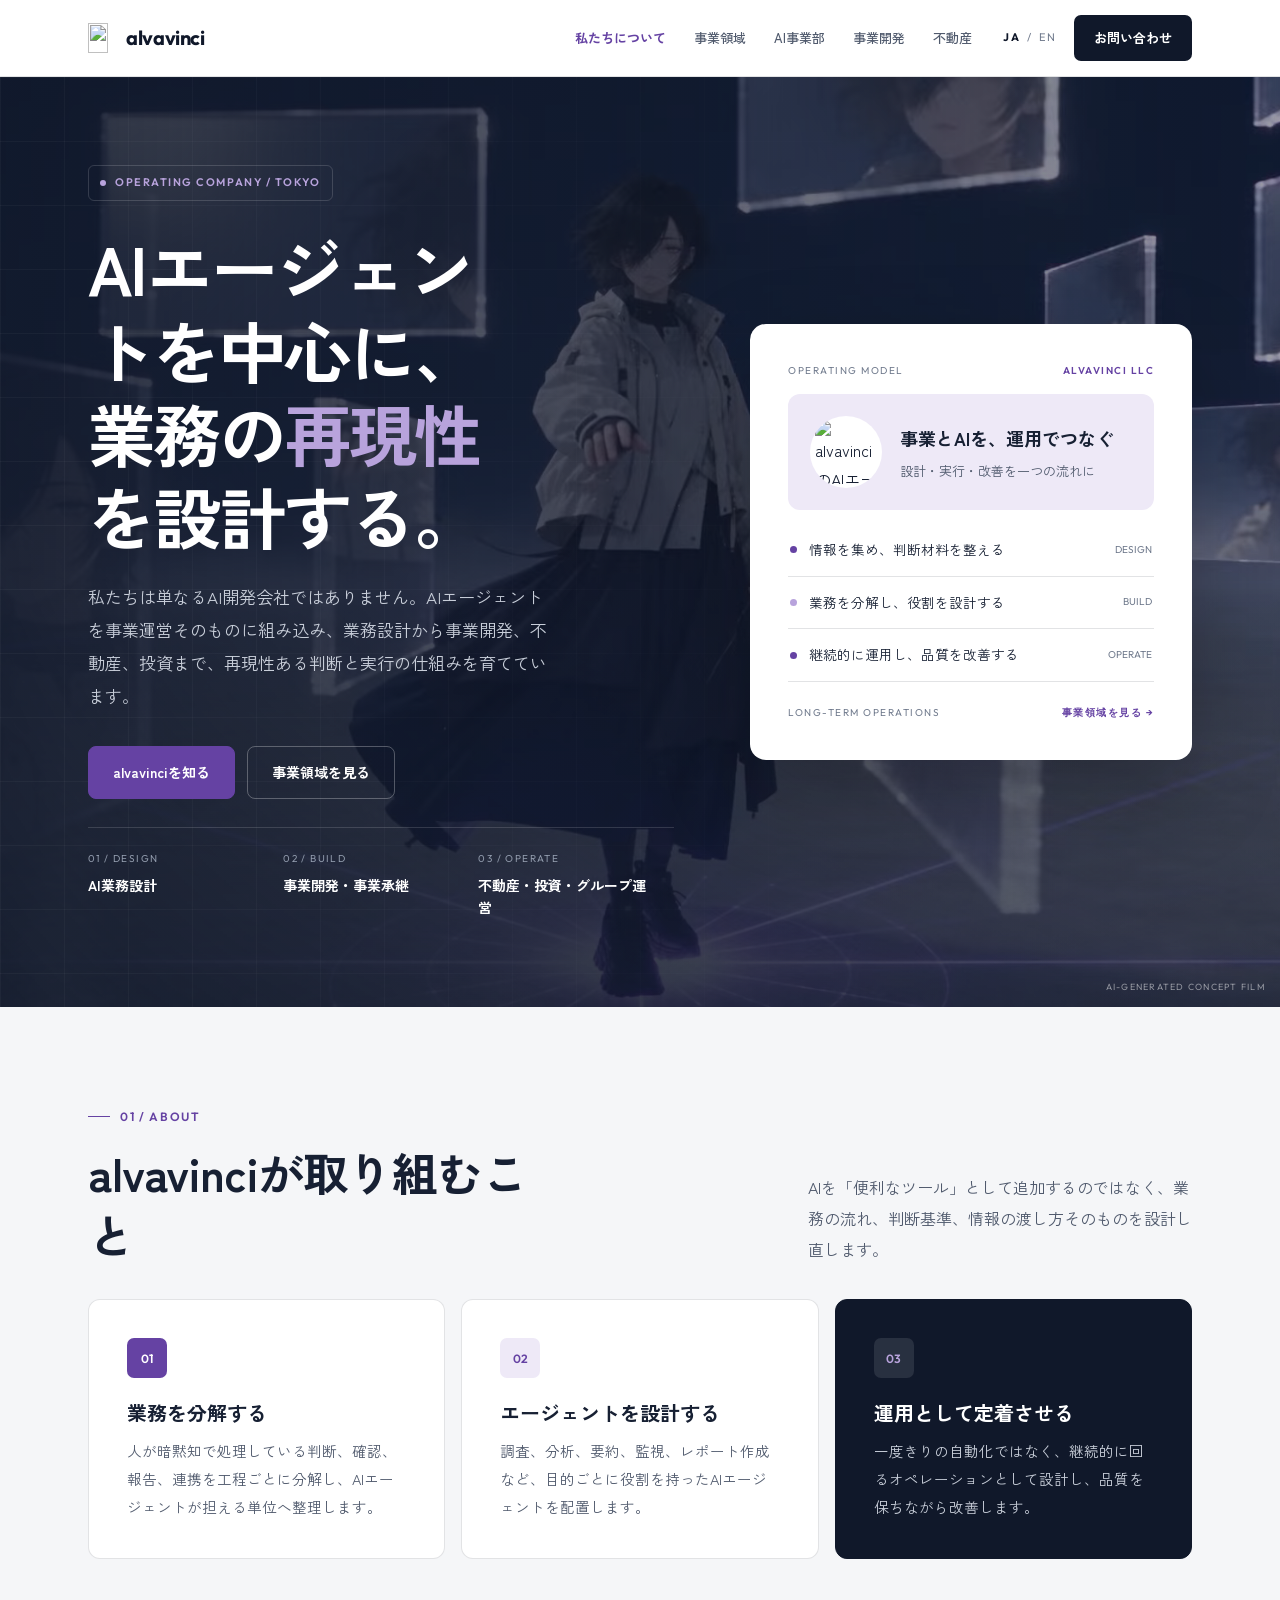
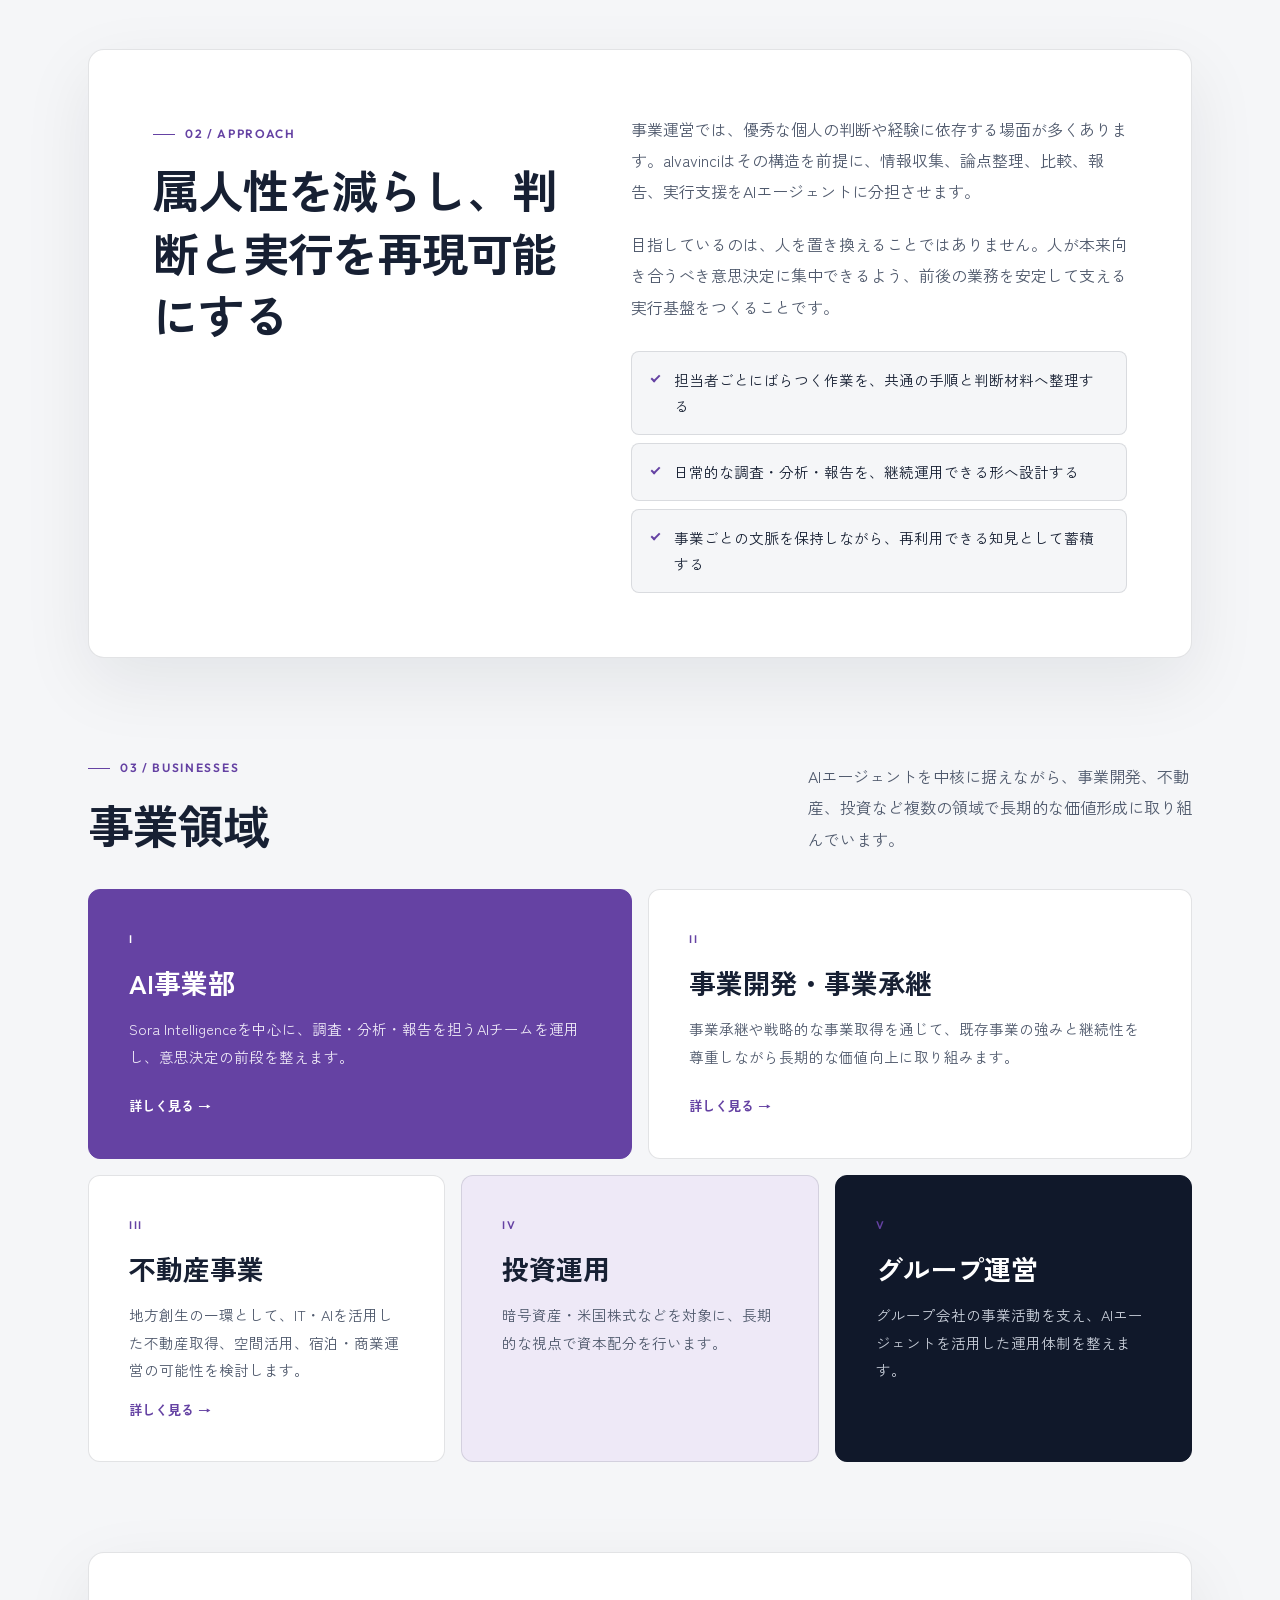
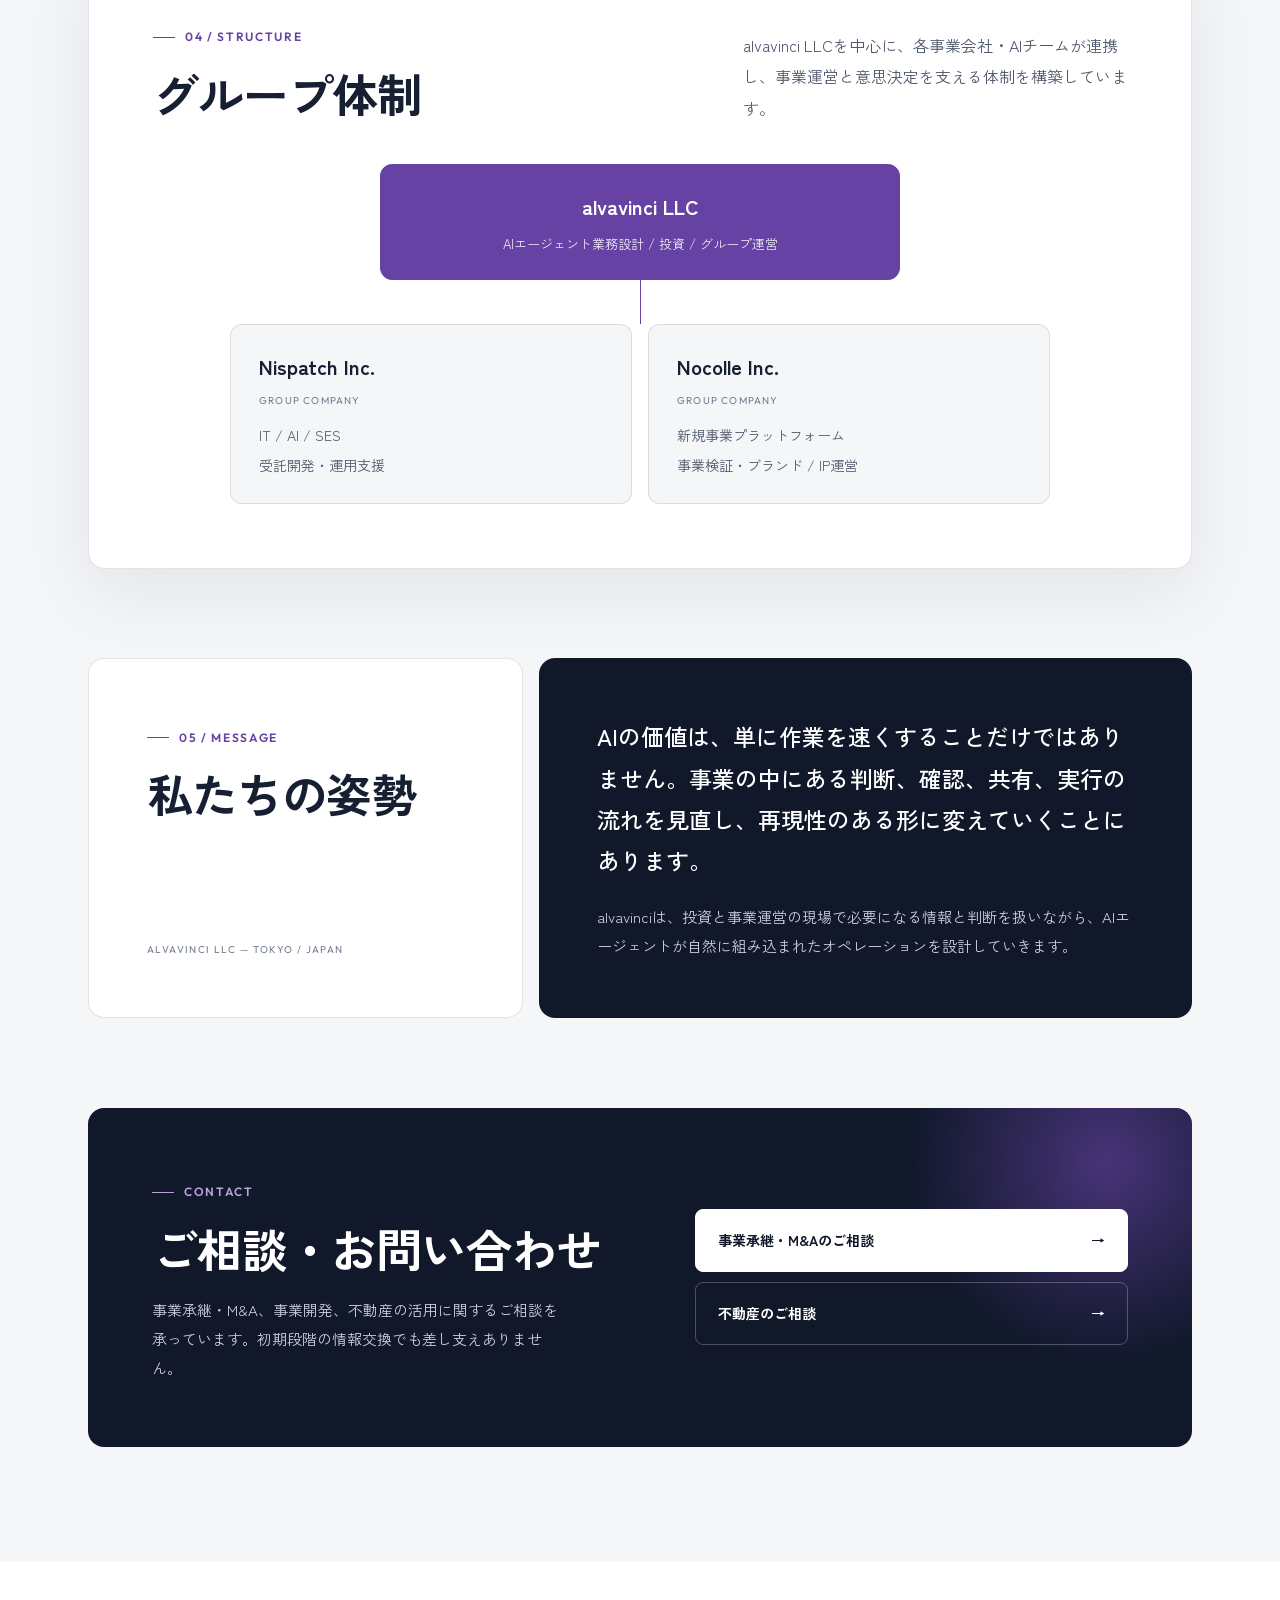
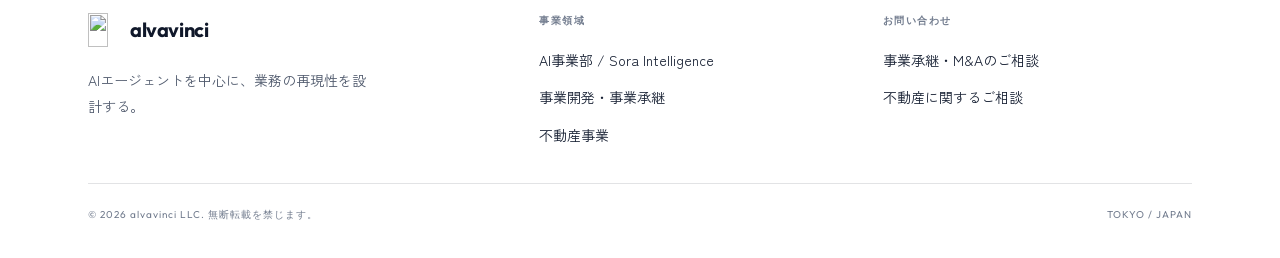
==== commit 60497028: "feat(home): スマホのヒーローに縦長（9:16）の専用映像を追加 PCと同じ横長映像をスマホの縦長ヒーローに拡大していたため、人物の一部しか 映らなかった。スマホ専用に縦長で生成した映像に切" ====
--- a/index.html
+++ b/index.html
@@ -109,7 +109,7 @@
 
     <main>
         <section class="hero">
-            <video class="hero-video" autoplay muted loop playsinline preload="metadata" poster="assets/videos/hero-highlight-poster.webp" aria-hidden="true" tabindex="-1"><source src="assets/videos/hero-highlight-720.mp4" type="video/mp4" media="(max-width: 699px)"><source src="assets/videos/hero-highlight-1080.webm" type="video/webm"><source src="assets/videos/hero-highlight-1080.mp4" type="video/mp4"></video>
+            <video class="hero-video" autoplay muted loop playsinline preload="metadata" poster="assets/videos/hero-highlight-poster.webp" aria-hidden="true" tabindex="-1"><source src="assets/videos/hero-highlight-vertical-720.webm" type="video/webm" media="(max-width: 699px)"><source src="assets/videos/hero-highlight-vertical-720.mp4" type="video/mp4" media="(max-width: 699px)"><source src="assets/videos/hero-highlight-1080.webm" type="video/webm"><source src="assets/videos/hero-highlight-1080.mp4" type="video/mp4"></video>
             <div class="hero-shade" aria-hidden="true"></div>
             <span class="hero-credit" aria-hidden="true">AI-GENERATED CONCEPT FILM</span>
             <div class="container">
--- a/assets/css/style.css
+++ b/assets/css/style.css
@@ -253,8 +253,9 @@
     .flow-branches--3 { grid-template-columns: repeat(3,minmax(0,1fr)); }
 }
 @media (max-width:699px) {
-    .hero-video { object-position: 58% 50%; }
-    .hero-shade { background: rgba(16,24,42,.74); }
+    /* スマホは縦長（9:16）の専用映像を、見出しから3つの指標までの範囲（約1画面）に収め、下の白い枠の手前で紺に溶かす */
+    .hero-video { bottom: auto; height: 920px; object-position: 50% 45%; -webkit-mask-image: linear-gradient(#000 68%, transparent); mask-image: linear-gradient(#000 68%, transparent); }
+    .hero-shade { background: linear-gradient(180deg, rgba(16,24,42,.66) 0, rgba(16,24,42,.64) 420px, rgba(16,24,42,.66) 760px, var(--navy) 920px); }
     .sec-head { align-items: start; }
     .readout { grid-template-columns: 1fr; }
     .readout div { padding-block: 16px; border-bottom: 1px solid var(--line-dark); }
